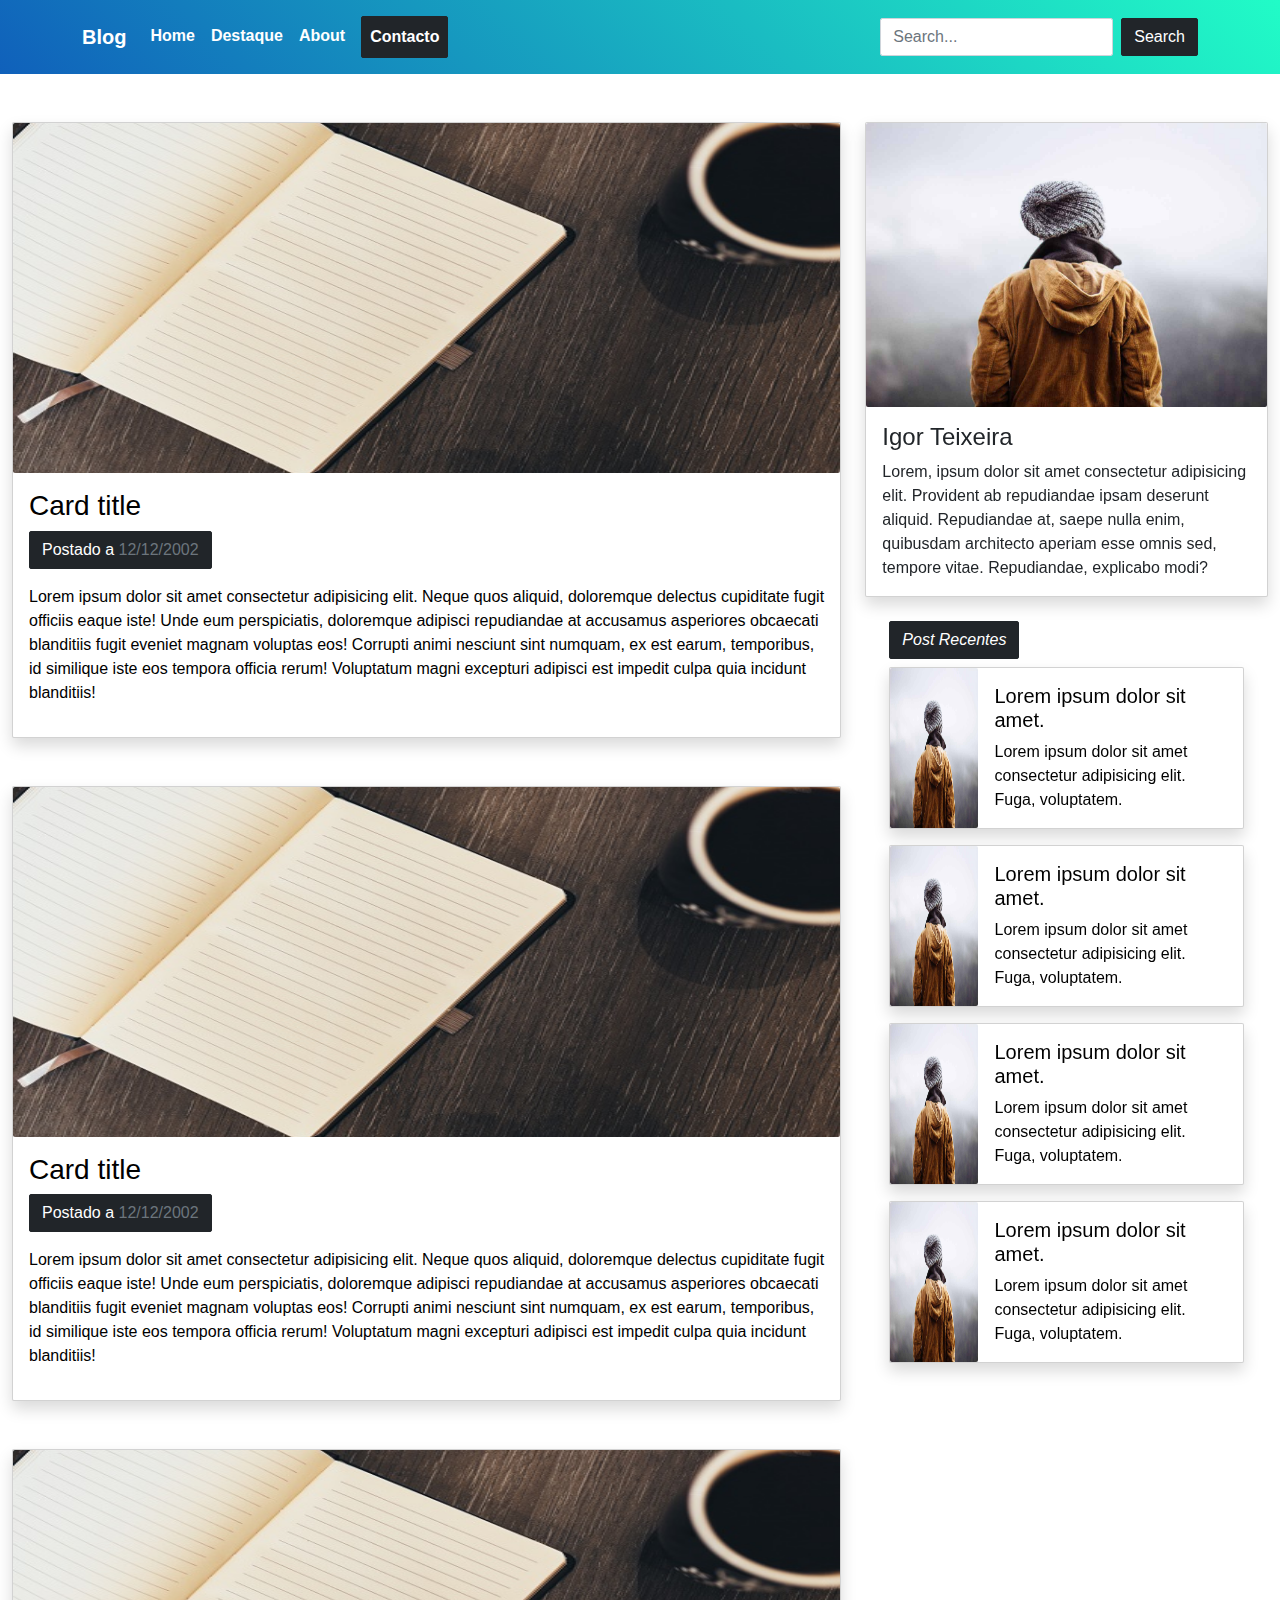
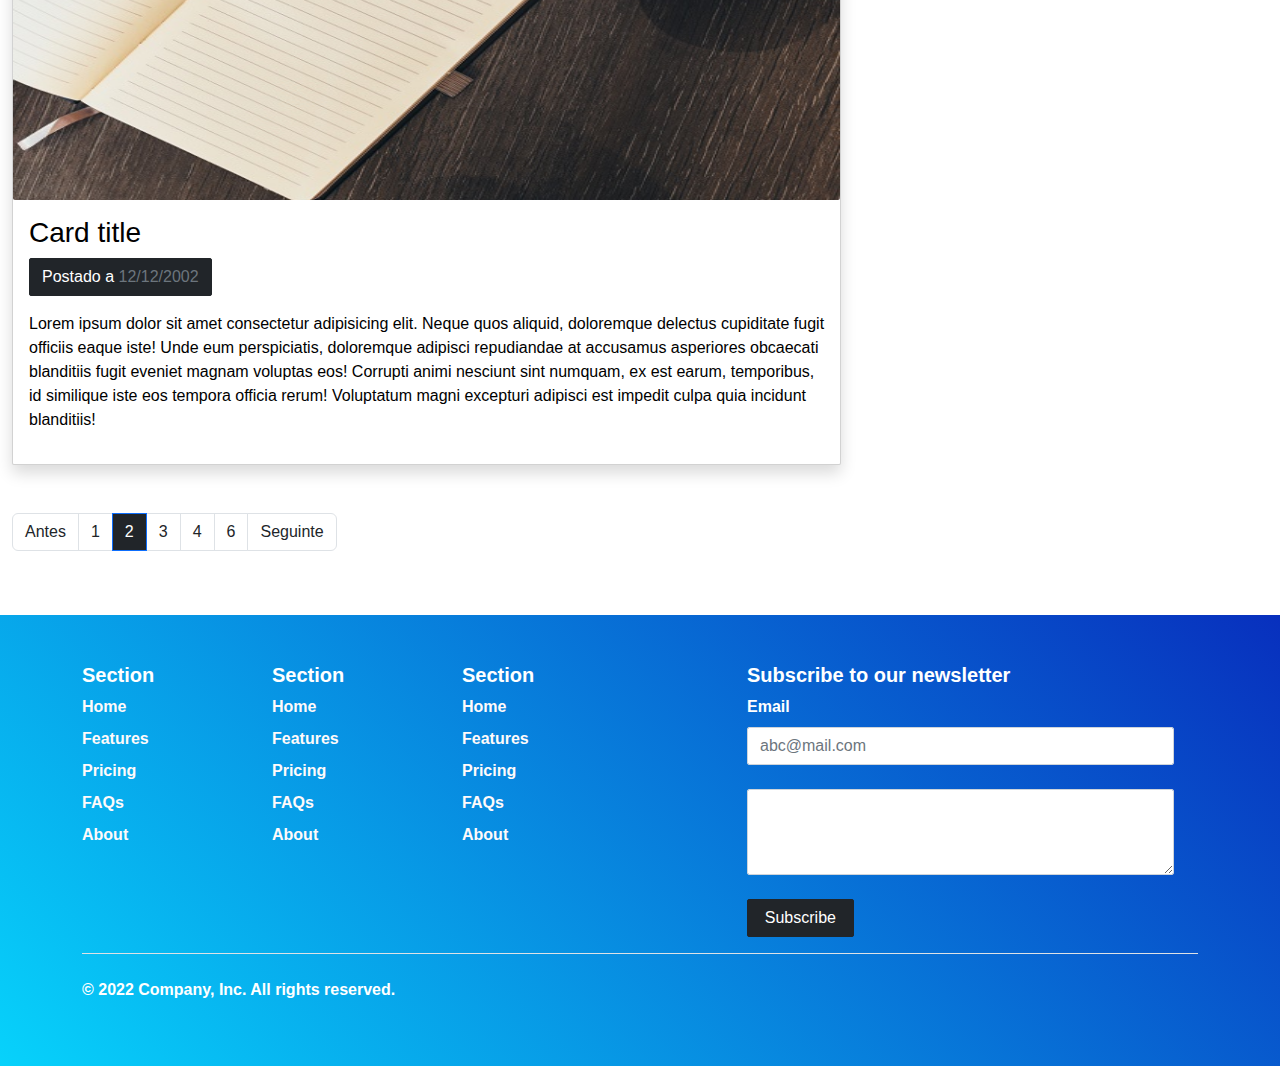
==== index.html @ a6c90b9f "Initial commit" ====
<!DOCTYPE html>
<html lang="en">
  <head>
    <meta charset="UTF-8" />
    <meta name="viewport" content="width=device-width, initial-scale=1.0" />
    <link rel="stylesheet" href="css/bootstrap.min.css" />
    <link rel="stylesheet" href="css/bootstrap-grid.min.css" />
    <link rel="stylesheet" href="css/media_query.css" />
    <link rel="stylesheet" href="css/style.css" />
    <title>Blog</title>
  </head>
  <body>
    <nav class="navbar navbar-expand-sm py-3">
      <div class="container">
        <a class="navbar-brand text-white">Blog</a>
        <button
          class="navbar-toggler"
          type="button"
          data-bs-toggle="collapse"
          data-bs-target="#mynavbar">
          <span class="navbar-toggler-icon"></span>
        </button>
        <div class="collapse navbar-collapse" id="mynavbar">
          <ul class="navbar-nav me-auto">
            <li class="nav-item">
              <a class="nav-link text-white" href="">Home</a>
            </li>
            <li class="nav-item">
              <a class="nav-link text-white" href="">Destaque</a>
            </li>
            <li class="nav-item">
              <a class="nav-link text-white" href="">About</a>
            </li>
          <li class="nav-item ps-2 ">
            <a class="nav-link text-white btn btn-dark link" href="">Contacto</a>
          </li>
        </ul>
          <form class="d-flex">
            <input
              class="form-control me-2"
              type="search"
              placeholder="Search..." />
            <button class="btn btn-dark" type="button">Search</button>
          </form>
        </div>
      </div>
    </nav>

    <main class="container-fluid">
      <div class="row">

        <div class="col-sm-8 my-5">
          <div class="row d-flex flex-column">

            <div class="mb-5">
              <div class="card shadow ">
                <a href="view.html" class="no-style d-flex flex-column">
                  <img
                    src="img/notebook.jpg"
                    class="img-fluid card-img-top img-size"
                    alt="Card title" />
                  <div class="card-body">
                    <h3 class="card-title">Card title</h3>
                    <p class="text-white btn btn-dark ">Postado a <span class="text-muted">12/12/2002</span></p>
                    <p>
                      Lorem ipsum dolor sit amet consectetur adipisicing elit. Neque quos aliquid, doloremque delectus cupiditate fugit officiis eaque iste! Unde eum perspiciatis, doloremque adipisci repudiandae at accusamus asperiores obcaecati blanditiis fugit eveniet magnam voluptas eos! Corrupti animi nesciunt sint numquam, ex est earum, temporibus, id similique iste eos tempora officia rerum! Voluptatum magni excepturi adipisci est impedit culpa quia incidunt blanditiis!
                    </p>
                    
                  </div>
                </a>
              </div>
            </div>

            <div class="mb-5">
              <div class="card shadow ">
                <a href="view.html" class="no-style d-flex flex-column">
                  <img
                    src="img/notebook.jpg"
                    class="img-fluid card-img-top img-size"
                    alt="Card title" />
                  <div class="card-body">
                    <h3 class="card-title">Card title</h3>
                    <p class="text-white btn btn-dark ">Postado a <span class="text-muted">12/12/2002</span></p>
                    <p>
                      Lorem ipsum dolor sit amet consectetur adipisicing elit. Neque quos aliquid, doloremque delectus cupiditate fugit officiis eaque iste! Unde eum perspiciatis, doloremque adipisci repudiandae at accusamus asperiores obcaecati blanditiis fugit eveniet magnam voluptas eos! Corrupti animi nesciunt sint numquam, ex est earum, temporibus, id similique iste eos tempora officia rerum! Voluptatum magni excepturi adipisci est impedit culpa quia incidunt blanditiis!
                    </p>
                    
                  </div>
                </a>
              </div>
            </div>

            <div class="mb-5">
              <div class="card shadow ">
                <a href="view.html" class="no-style d-flex flex-column">
                  <img
                    src="img/notebook.jpg"
                    class="img-fluid card-img-top img-size"
                    alt="Card title" />
                  <div class="card-body">
                    <h3 class="card-title">Card title</h3>
                    <p class="text-white btn btn-dark ">Postado a <span class="text-muted">12/12/2002</span></p>
                    <p>
                      Lorem ipsum dolor sit amet consectetur adipisicing elit. Neque quos aliquid, doloremque delectus cupiditate fugit officiis eaque iste! Unde eum perspiciatis, doloremque adipisci repudiandae at accusamus asperiores obcaecati blanditiis fugit eveniet magnam voluptas eos! Corrupti animi nesciunt sint numquam, ex est earum, temporibus, id similique iste eos tempora officia rerum! Voluptatum magni excepturi adipisci est impedit culpa quia incidunt blanditiis!
                    </p>
                    
                  </div>
                </a>
              </div>
            </div>

           

            <ul class="pagination">
              <li class="page-item"><a class="page-link text-dark" href="#">Antes</a></li>
              <li class="page-item"><a class="page-link text-dark" href="#">1</a></li>
              <li class="page-item active"><a class="page-link bg-dark" href="#">2</a></li>
              <li class="page-item"><a class="page-link text-dark" href="#">3</a></li>
              <li class="page-item"><a class="page-link text-dark" href="#">4</a></li>
              <li class="page-item"><a class="page-link text-dark" href="#">6</a></li>
              <li class="page-item"><a class="page-link text-dark" href="#">Seguinte</a></li>
            </ul>
            


          </div>
        </div>

        <div class="col-sm-4 my-5 ">
          <div class="position-sticky" style="top: 2rem;">


          <div class="card text-start shadow">
            <img
              class="card-img-top img-fluid"
              src="img/parallax1.jpg"
              alt="Title" />
            <div class="card-body">
              <h4 class="card-title">Igor Teixeira</h4>
              <p class="card-text">
                Lorem, ipsum dolor sit amet consectetur adipisicing elit.
                Provident ab repudiandae ipsam deserunt aliquid. Repudiandae at,
                saepe nulla enim, quibusdam architecto aperiam esse omnis sed,
                tempore vitae. Repudiandae, explicabo modi?
              </p>
            </div>
          </div>

          <div class="col-12">
            <div>
              <div class="p-4">
                <h4 class="fst-italic btn btn-dark text-white ">Post Recentes</h4>
                <ol class="list-unstyled mb-0">

                  <li><a href="#" class="no-style ">
                    <div class="card d-flex flex-row mb-3 shadow">
                    <img class="img-fluid w-25" src="img/parallax1.jpg" alt="Title">
                    <div class="card-body">
                      <h5 class="card-title">Lorem ipsum dolor sit amet.</h5>
                      <p class="card-text">Lorem ipsum dolor sit amet consectetur adipisicing elit. Fuga, voluptatem.</p>
                    </div>
                  </div>
                  </a></li>


                  <li><a href="#" class="no-style">
                    <div class="card d-flex flex-row mb-3 shadow">
                    <img class="img-fluid w-25" src="img/parallax1.jpg" alt="Title">
                    <div class="card-body">
                      <h5 class="card-title">Lorem ipsum dolor sit amet.</h5>
                      <p class="card-text">Lorem ipsum dolor sit amet consectetur adipisicing elit. Fuga, voluptatem.</p>
                    </div>
                  </div>
                  </a></li>


                  <li><a href="#" class="no-style">
                    <div class="card d-flex flex-row mb-3 shadow">
                    <img class="img-fluid w-25" src="img/parallax1.jpg" alt="Title">
                    <div class="card-body">
                      <h5 class="card-title">Lorem ipsum dolor sit amet.</h5>
                      <p class="card-text">Lorem ipsum dolor sit amet consectetur adipisicing elit. Fuga, voluptatem.</p>
                    </div>
                  </div>
                  </a></li>

                  <li><a href="#" class="no-style">
                    <div class="card d-flex flex-row mb-3 shadow">
                    <img class="img-fluid w-25" src="img/parallax1.jpg" alt="Title">
                    <div class="card-body">
                      <h5 class="card-title">Lorem ipsum dolor sit amet.</h5>
                      <p class="card-text">Lorem ipsum dolor sit amet consectetur adipisicing elit. Fuga, voluptatem.</p>
                    </div>
                  </div>
                  </a></li>

                 
                  
                </ol>
              </div>
            </div>
      
              
            </div>
          </div>
        </div>

       
      </div>
    </main>

    <footer>
      <div class="container">
        <div class="py-5">
          <div class="row">
            <div class="col-6 col-md-2 mb-3">
              <h5 class="fw-bold text-white">Section</h5>
              <ul class="nav flex-column">
                <li class="nav-item mb-2">
                  <a href="#" class="nav-link text p-0">Home</a>
                </li>
                <li class="nav-item mb-2">
                  <a href="#" class="nav-link text p-0">Features</a>
                </li>
                <li class="nav-item mb-2">
                  <a href="#" class="nav-link text p-0">Pricing</a>
                </li>
                <li class="nav-item mb-2">
                  <a href="#" class="nav-link text p-0">FAQs</a>
                </li>
                <li class="nav-item mb-2">
                  <a href="#" class="nav-link text p-0">About</a>
                </li>
              </ul>
            </div>

            <div class="col-6 col-md-2 mb-3">
              <h5 class="fw-bold text-white">Section</h5>
              <ul class="nav flex-column">
                <li class="nav-item mb-2">
                  <a href="#" class="nav-link text p-0">Home</a>
                </li>
                <li class="nav-item mb-2">
                  <a href="#" class="nav-link text p-0">Features</a>
                </li>
                <li class="nav-item mb-2">
                  <a href="#" class="nav-link text p-0">Pricing</a>
                </li>
                <li class="nav-item mb-2">
                  <a href="#" class="nav-link text p-0">FAQs</a>
                </li>
                <li class="nav-item mb-2">
                  <a href="#" class="nav-link text p-0">About</a>
                </li>
              </ul>
            </div>

            <div class="col-6 col-md-2 mb-3">
              <h5 class="fw-bold text-white">Section</h5>
              <ul class="nav flex-column">
                <li class="nav-item mb-2">
                  <a href="#" class="nav-link text p-0">Home</a>
                </li>
                <li class="nav-item mb-2">
                  <a href="#" class="nav-link text p-0">Features</a>
                </li>
                <li class="nav-item mb-2">
                  <a href="#" class="nav-link text p-0">Pricing</a>
                </li>
                <li class="nav-item mb-2">
                  <a href="#" class="nav-link text p-0">FAQs</a>
                </li>
                <li class="nav-item mb-2">
                  <a href="#" class="nav-link text p-0">About</a>
                </li>
              </ul>
            </div>

            <div class="col-md-5 offset-md-1 mb-3">
              <form>
                <h5 class="fw-bold text-white">Subscribe to our newsletter</h5>
                <div class="row w-100 gap-2">
                  <div class="col-12">
                    <label for="" class="form-label fw-bold text-white"
                      >Email</label
                    >
                    <input
                      type="email"
                      class="form-control"
                      name=""
                      id=""
                      aria-describedby="emailHelpId"
                      placeholder="abc@mail.com" />
                    <br />
                    <textarea
                      class="form-control"
                      name=""
                      id=""
                      rows="3"></textarea>
                      <button class="btn btn-dark w-25 mt-4" type="button">
                        Subscribe
                      </button>
                  </div>
                  
                </div>
              </form>
            </div>
          </div>

          <div
            class="d-flex flex-column flex-sm-row justify-content-between pt-4 border-top">
            <p class="fw-bold text-white text-center">
              &copy; 2022 Company, Inc. All rights reserved.
            </p>
          </div>
        </div>
      </div>
    </footer>

    <script src="js/bootstrap.bundle.min.js"></script>
  </body>
</html>
---- css/media_query.css ----
/*Extra small devices (phones, 600px and down)*/
@media only screen and (max-width: 600px) {
    .nav-link:hover{
        border-bottom: 0 !important;
        
      }
}

/*Small devices (tables and large phones, 600px and up)*/
@media only screen and (min-width: 600px) {
}

/*Medium devices (landscape tablets, 768px and up)*/
@media only screen and (min-width: 768px) {
}

/*Large devices (laptops/desktops, 992px and up)*/
@media only screen and (min-width: 992px) {
}

/*Extra large devices (large laptops and desktops, 1200px and up)*/
@media only screen and (min-width: 1200px) {
}
---- css/style.css ----
body{
    font-family: 'Segoe UI', Tahoma, Geneva, Verdana, sans-serif;
    background-image: linear-gradient(45deg,#07d2fb, #0819b5, #21fcc7 );
}


.navbar{
  font-weight: bold ;
  
  
}

main{
  background-color: white !important;
  height: auto;
  width: 100%;
  
}


.nav-link:hover{
  border-bottom: 1px solid white;
  color: rgb(187, 180, 180) !important;
}

.link:hover{
  border-radius: none !important;

}

.text{
  color: rgb(255, 250, 250) !important;
  font-weight: bold;
}

.border{
  border: 5px solid red;
}

.card-size{
  height: 50px !important;
}
.no-style{
  text-decoration: none;
  color: black !important;
  
}


.card{
  border-radius: 2px;
}
.pagination, .btn, img, .form-control{
  border-radius: 2px !important;
}

.img-size{
  height: 350px !important;
}

.img-size-2{
  height: 450px !important;
}
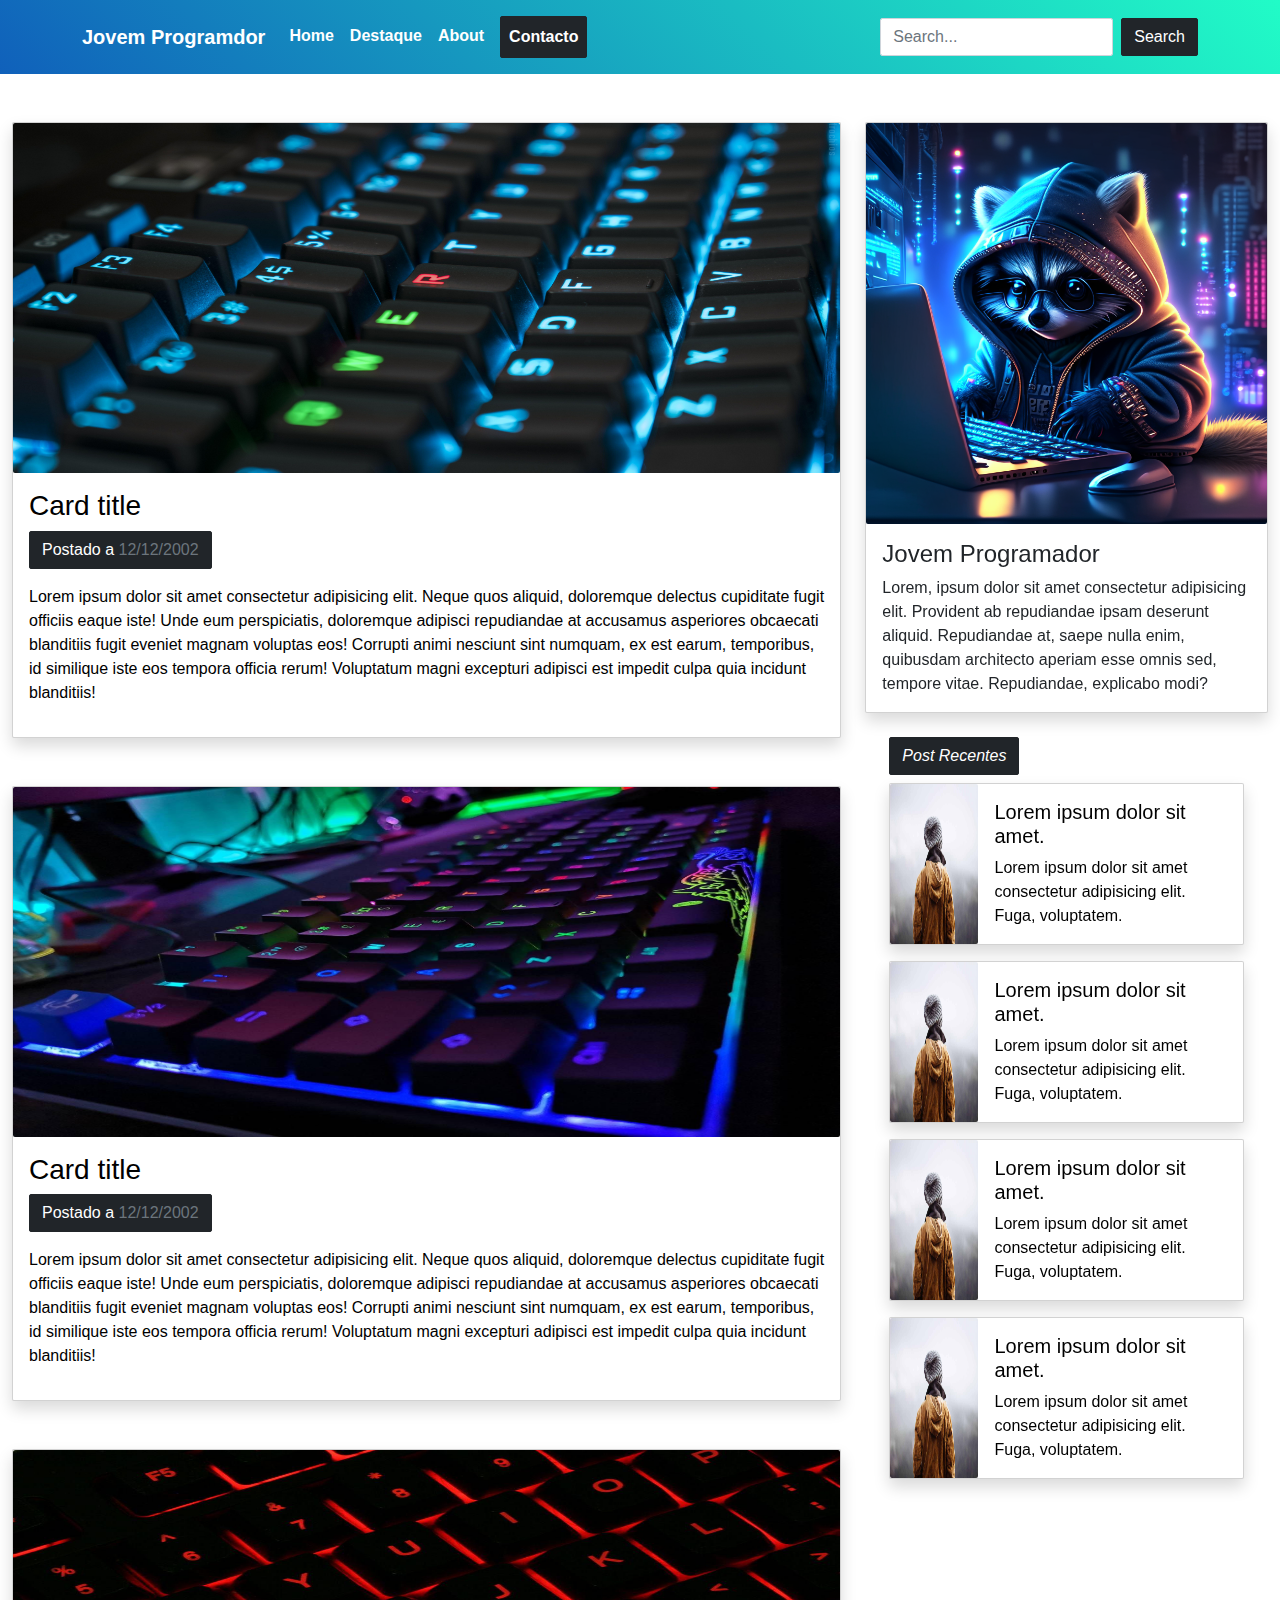
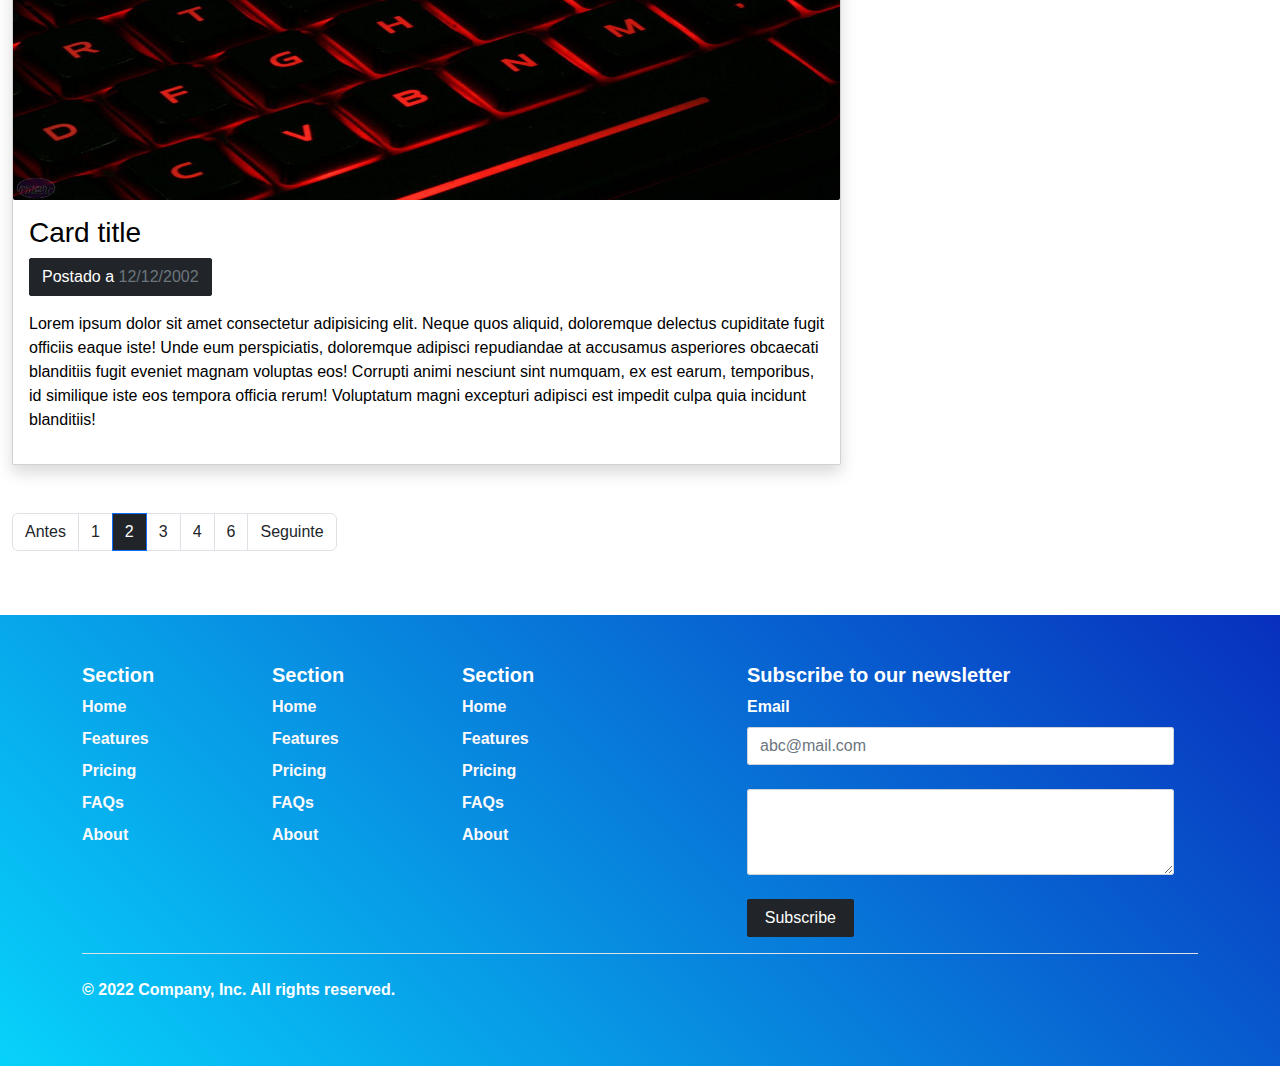
==== commit e678771e: "Alterei as imagens e  adicionei a pagina contacto" ====
--- a/index.html
+++ b/index.html
@@ -12,7 +12,7 @@
   <body>
     <nav class="navbar navbar-expand-sm py-3">
       <div class="container">
-        <a class="navbar-brand text-white">Blog</a>
+        <a class="navbar-brand text-white">Jovem Programdor</a>
         <button
           class="navbar-toggler"
           type="button"
@@ -56,7 +56,7 @@
               <div class="card shadow ">
                 <a href="view.html" class="no-style d-flex flex-column">
                   <img
-                    src="img/notebook.jpg"
+                    src="img/2953773.jpg"
                     class="img-fluid card-img-top img-size"
                     alt="Card title" />
                   <div class="card-body">
@@ -75,7 +75,7 @@
               <div class="card shadow ">
                 <a href="view.html" class="no-style d-flex flex-column">
                   <img
-                    src="img/notebook.jpg"
+                    src="img/4082546.jpg"
                     class="img-fluid card-img-top img-size"
                     alt="Card title" />
                   <div class="card-body">
@@ -94,7 +94,7 @@
               <div class="card shadow ">
                 <a href="view.html" class="no-style d-flex flex-column">
                   <img
-                    src="img/notebook.jpg"
+                    src="img/4571156.jpg"
                     class="img-fluid card-img-top img-size"
                     alt="Card title" />
                   <div class="card-body">
@@ -133,10 +133,10 @@
           <div class="card text-start shadow">
             <img
               class="card-img-top img-fluid"
-              src="img/parallax1.jpg"
+              src="img/cute-fluffy-anthropomorphic-raccoon-hacker-in-a-fa.png"
               alt="Title" />
             <div class="card-body">
-              <h4 class="card-title">Igor Teixeira</h4>
+              <h4 class="card-title">Jovem Programador</h4>
               <p class="card-text">
                 Lorem, ipsum dolor sit amet consectetur adipisicing elit.
                 Provident ab repudiandae ipsam deserunt aliquid. Repudiandae at,
--- a/css/media_query.css
+++ b/css/media_query.css
@@ -3,6 +3,16 @@
     .nav-link:hover{
         border-bottom: 0 !important;
         
+      }
+      .link{
+        margin-bottom: 12px;
+        
+      }
+      .ps-2{
+        padding-left: 0 !important;
+      }
+      .img-flex{
+        display: none;
       }
 }
 
--- a/css/style.css
+++ b/css/style.css
@@ -63,3 +63,5 @@
 }
 
 
+
+
